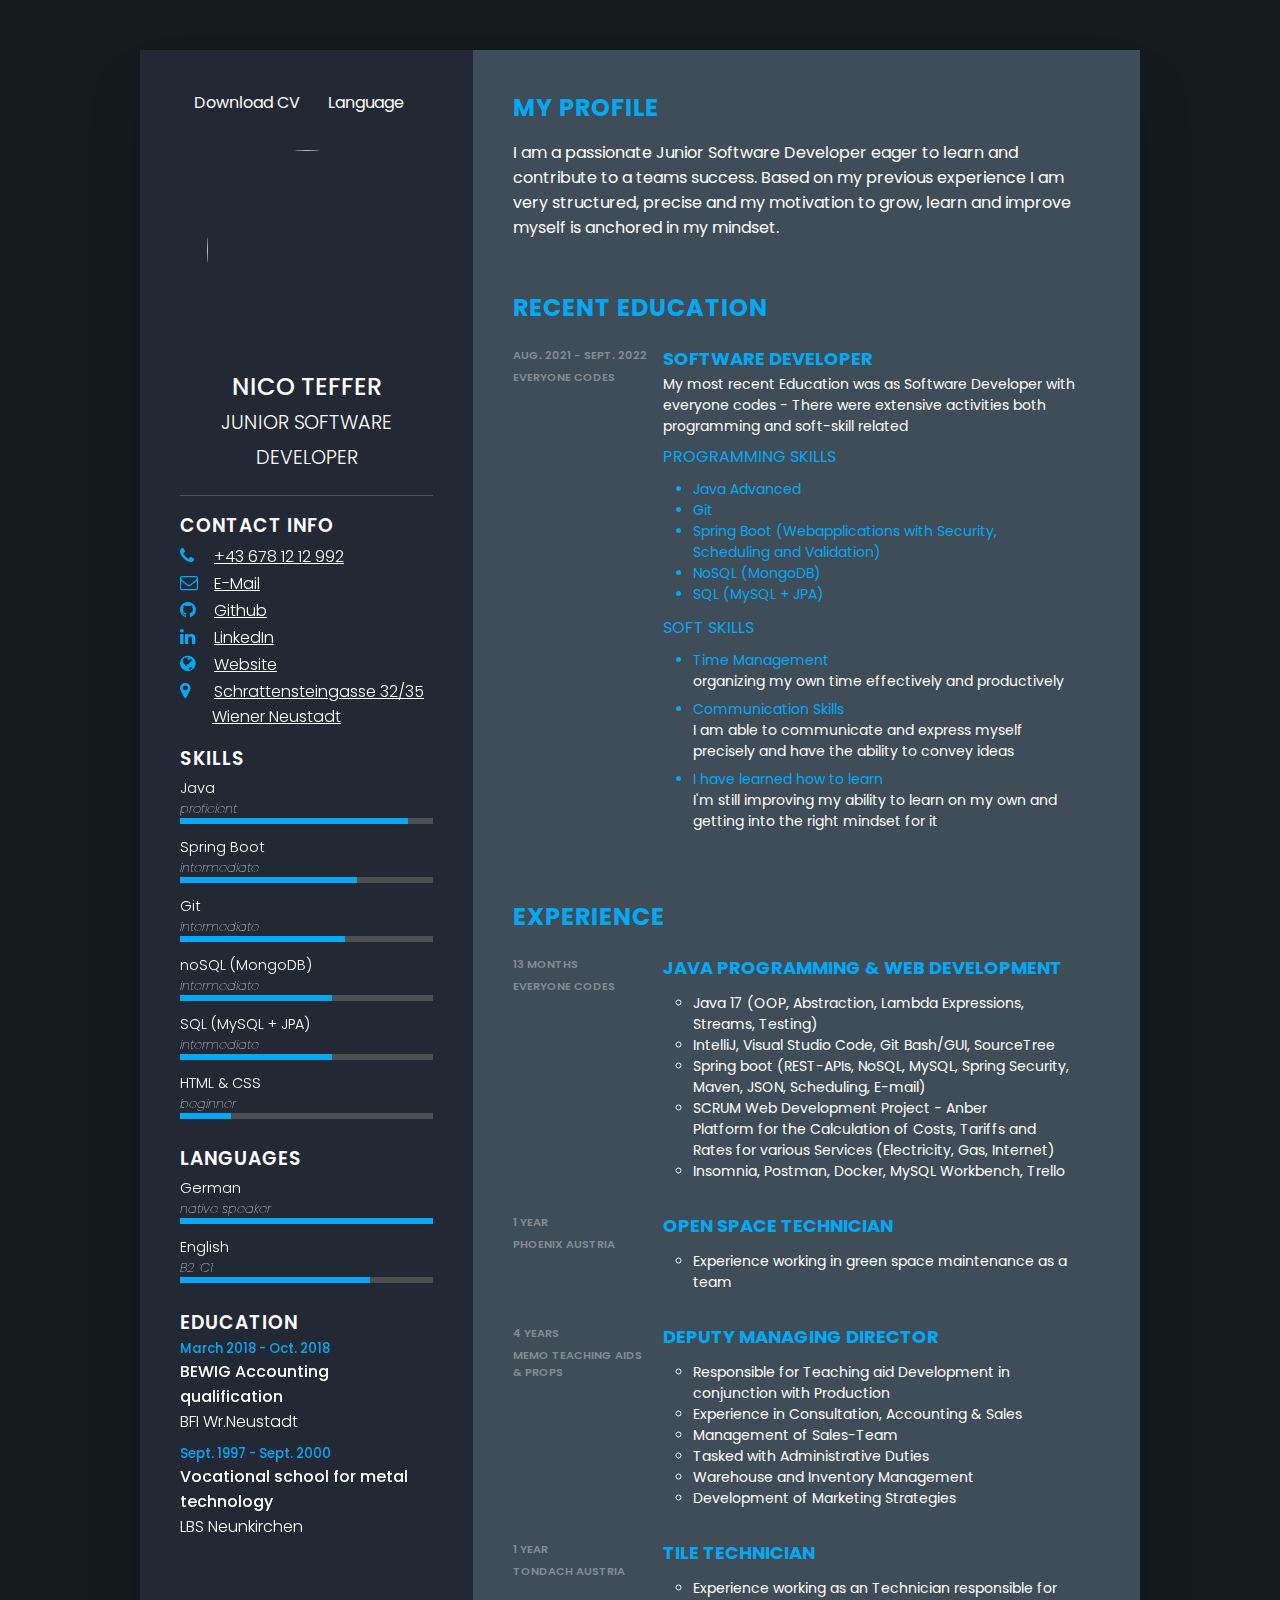
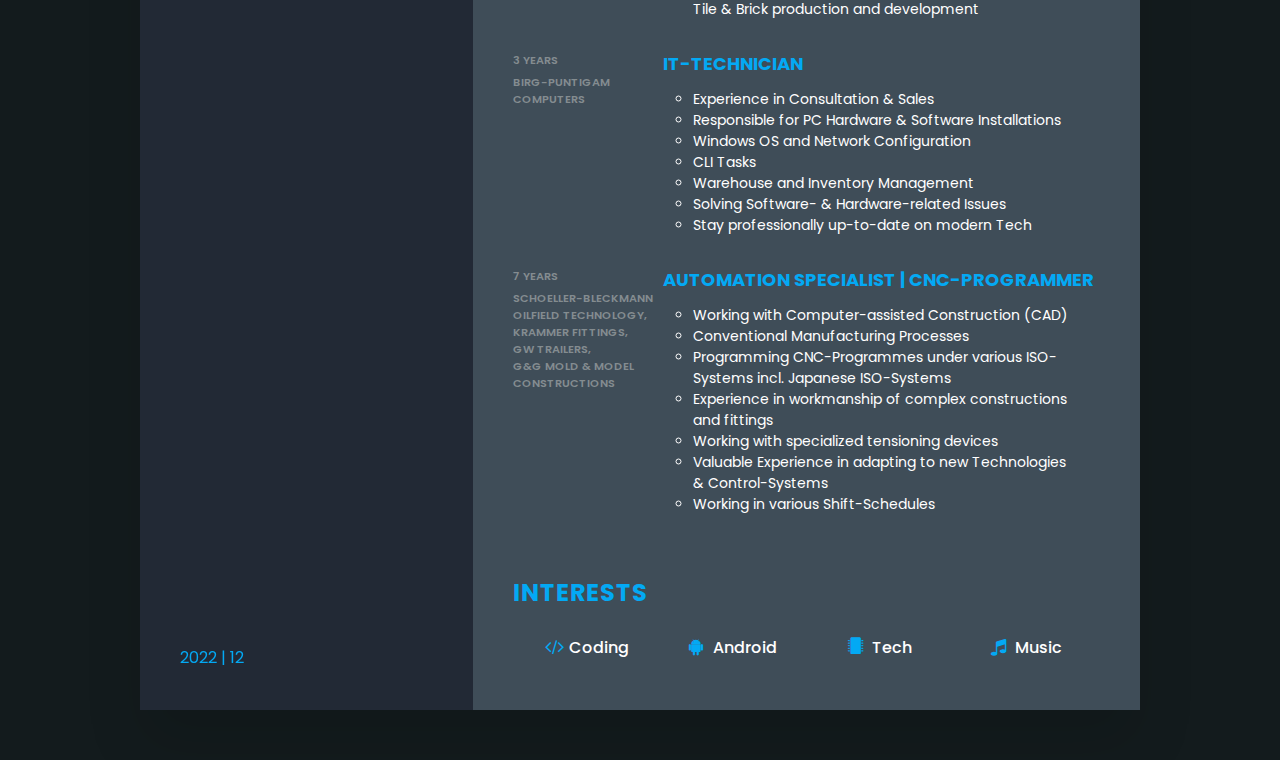
==== index.html @ 3178da33 "codes changed to reflect the new download link" ====
<!DOCTYPE html>
<html>
    <head>
        <meta name ="viewport" content="width=device-width, initial-scale=1.0">
        <title>CV - Nico Teffer</title>
        <link rel="stylesheet" href="https://cdnjs.cloudflare.com/ajax/libs/font-awesome/4.7.0/css/font-awesome.css" integrity="sha512-5A8nwdMOWrSz20fDsjczgUidUBR8liPYU+WymTZP1lmY9G6Oc7HlZv156XqnsgNUzTyMefFTcsFH/tnJE/+xBg==" crossorigin="anonymous" referrerpolicy="no-referrer" />
        <link rel="stylesheet" type="text/css" href="style.css">
        </head>
        <body>
            <div class="container">
                <div class="left_side">
                   <nav>
                    <ul>
                        <li><a href="https://github.com/NicoTeffer/cv/raw/master/HTMLCV%20-%20Nico%20Teffer.pdf">Download CV</a></li>
                        <li><a href="#">Language</a>
                            <ul>
                                <li><a href="german.html">German</a></li>
                                <li><a href="index.html">English</a></li>
                            </ul>
                        </li>
                    </ul>
                   </nav>
                    <div class="profileText">
                        <div class="imgBx">
                            <img src="img5.jpg">
                        </div>
                        <h2>Nico Teffer<br><span>Junior Software Developer</span></h2>
                    </div> 
                   <div class="contactInfo">
                    <h3 class="title">Contact Info</h3>
                    <ul>
                        <li>
                            <span class="icon"><i class="fa fa-phone" aria-hidden="true"></i></span>
                            <span class="text"><a href="tel:+436781212992" class="nav-link">+43 678 12 12 992</a></span>
                        </li>
                        <li>
                            <span class="icon"><i class="fa fa-envelope-o" aria-hidden="true"></i></span>
                            <span class="text"><a href="mailto:n.teffer@gmail.com?subject=&cc=&bcc=&body=" class="nav-link">E-Mail</a></span>
                        </li>
                        <li>
                            <span class="icon"><i class="fa fa-github" aria-hidden="true"></i></span>
                            <span class="text"><a href="https://github.com/NicoTeffer" class="nav-link">Github</a></span>
                        </li>
                        <li>
                            <span class="icon"><i class="fa fa-linkedin" aria-hidden="true"></i></span>
                            <span class="text"><a href="https://www.linkedin.com/in/nicoteffer/" class="nav-link">LinkedIn</a></span>
                        </li>
                        <li>
                            <span class="icon"><i class="fa fa-globe" aria-hidden="true"></i></span>
                            <span class="text"><a href="https://nicoteffer.github.io/HTML" class="nav-link">Website</a></span>
                        </li>
                        <li>
                            <span class="icon"><i class="fa fa-map-marker" aria-hidden="true"></i></span>
                            <span class="text"><a href="https://goo.gl/maps/dQCQcaWsuZi6ak7A8" class="nav-link">Schrattensteingasse 32/35</a></span>
                            <br>
                            <span class="city"><a href="https://goo.gl/maps/dQCQcaWsuZi6ak7A8" class="nav-link">Wiener Neustadt</a></span>
                        </li>
                    </ul>
                   </div>
                   <div class="contactInfo skills">
                    <h3 class="title">Skills</h3>
                    <ul>
                     <li>
                        <span class="text">Java</span>
                        <div>proficient</div>
                        <span class="percent">

                            <div style="width: 90%"></div>
                        </span>
                     </li>
                     <li>
                        <span class="text">Spring Boot</span>
                        <div>intermediate</div>
                        <span class="percent">
                            <div style="width: 70%"></div>
                        </span>
                     </li>
                     <li>
                        <span class="text">Git</span>
                        <div>intermediate</div>
                        <span class="percent">
                            <div style="width: 65%"></div>
                        </span>
                     </li>
                     <li>
                        <span class="text">noSQL (MongoDB)</span>
                        <div>intermediate</div>
                        <span class="percent">
                            <div style="width: 60%"></div>
                        </span>
                     </li>
                     <li>
                        <span class="text">SQL (MySQL + JPA)</span>
                        <div>intermediate</div>
                        <span class="percent">
                            <div style="width: 60%"></div>
                        </span>
                        </li>
                        <li>
                            <span class="text">HTML & CSS</span>
                            <div>beginner</div>
                            <span class="percent">
                                <div style="width: 20%"></div>
                            </span>
                            </li>
                    </ul>
                    </div>
                    <div class="contactInfo skills">
                        <h3 class="title">Languages</h3>
                        <ul>
                         <li>
                            <span class="text">German</span>
                            <div>native speaker</div>
                            <span class="percent">
    
                                <div style="width: 100%"></div>
                            </span>
                         </li>
                         <li>
                            <span class="text">English</span>
                            <div>B2-C1</div>
                            <span class="percent">
                                <div style="width: 75%"></div>
                            </span>
                         </li>
                        
                        </ul>
                        </div>
                    <div class="contactInfo education">
                        <h3 class="title">Education</h3>
                        <ul>
                         <li>
                            <h5>March 2018 - Oct. 2018</h5>
                            <h4>BEWIG Accounting qualification</h4>
                            <h4>BFI Wr.Neustadt</h4>
                         </li>
                         <li>
                            <h5>Sept. 1997 - Sept. 2000</h5>
                            <h4>Vocational school for metal technology</h4>
                            <h4>LBS Neunkirchen</h4>
                         </li>
                        </ul>
                    </div>

                    <div class="last-edit">
                       <p>2022 | 12</p>
                    </div>

                </div>
                <div class="right_side">
                    <div class="about">
                        <h2 class="title2">My Profile</h2>
                        <p>I am a passionate Junior Software Developer eager to learn and contribute to a teams success. Based on my previous experience I am very structured, precise and my motivation to grow, learn and improve myself is anchored in my mindset.</p>
                    </div>
                    <div class="about">
                        <h2 class="title2">Recent Education</h2>
                        <div class="box">
                            <div class="year_company">
                                <h5>Aug. 2021 - Sept. 2022</h5>
                                <h5>everyone codes</h5>
                                
                            </div>
                            <div class="text">
                                <h4>Software Developer</h4>
                                <p>My most recent Education was as Software Developer with everyone codes - There were extensive activities both programming and soft-skill related</p>
                                <span>Programming Skills</span>
                                <ul class="List">
                                    <li>Java Advanced</li>
                                    <li>Git</li>
                                    <li>Spring Boot (Webapplications with Security, Scheduling and Validation)</li>
                                    <li>NoSQL (MongoDB)</li>
                                    <li>SQL (MySQL + JPA)</li>
                                </ul>
                                <span>Soft Skills</span>
                                <ul class="List">
                                    <li>Time Management</li>
                                    <p>organizing my own time effectively and productively</p>
                                    <li>Communication Skills</li>
                                    <p>I am able to communicate and express myself precisely and have the ability to convey ideas</p>
                                    <li>I have learned how to learn</li>
                                    <p>I'm still improving my ability to learn on my own and getting into the right mindset for it</p>
                                </ul>
                            </div>
                        </div>              
                    </div>
                    <div class="about">
                        <h2 class="title2">Experience</h2>

                        <div class="box">
                            <div class="year_company">
                                <h5>13 Months</h5>
                                <h5>everyone codes</h5>   
                            </div>
                            <div class="text">
                                <h4>Java Programming & Web Development</h4>
                                <ul class="box-List">
                                    <li>Java 17 (OOP, Abstraction, Lambda Expressions, Streams, Testing)</li>
                                    <li>IntelliJ, Visual Studio Code, Git Bash/GUI, SourceTree</li>
                                    <li>Spring boot (REST-APIs, NoSQL, MySQL, Spring Security, Maven, JSON, Scheduling, E-mail)</li>
                                    <li>SCRUM Web Development Project - Anber<br>
                                    Platform for the Calculation of Costs, Tariffs and Rates for various Services (Electricity, Gas, Internet)</li>
                                    <li>Insomnia, Postman, Docker, MySQL Workbench, Trello</li>
                                </ul>
                            </div>
                        </div>

                        <div class="box">
                            <div class="year_company">
                                <h5>1 year</h5>
                                <h5>Phoenix Austria</h5> 
                            </div>
                            <div class="text">
                                <h4>Open Space Technician</h4>
                                <ul class="box-List">
                                    <li>Experience working in green space maintenance as a team</li>
                                </ul>
                            </div>
                        </div>

                        <div class="box">
                            <div class="year_company">
                                <h5>4 years</h5>
                                <h5>MEMO Teaching aids<br> & props</h5>
                            </div>
                            <div class="text">
                                <h4>Deputy Managing Director</h4>
                                <ul class="box-List">
                                    <li>Responsible for Teaching aid Development in conjunction with Production</li>
                                    <li>Experience in Consultation, Accounting & Sales</li>
                                    <li>Management of Sales-Team</li>
                                    <li>Tasked with Administrative Duties</li>
                                    <li>Warehouse and Inventory Management</li>
                                    <li>Development of Marketing Strategies</li>
                                </ul>
                            </div>
                        </div>
                        <div class="box">
                            <div class="year_company">
                                <h5>1 year</h5>
                                <h5>Tondach Austria</h5>
                            </div>
                            <div class="text">
                                <h4>Tile Technician</h4>
                                <ul class="box-List">
                                    <li>Experience working as an Technician responsible for Tile & Brick production and development</li>
                                </ul>
                            </div>
                        </div>
                        <div class="box">
                            <div class="year_company">
                                <h5>3 years</h5>
                                <h5>Birg-Puntigam<br> Computers</h5>
                            </div>
                            <div class="text">
                                <h4>IT-Technician</h4>
                                <ul class="box-List">
                                    <li>Experience in Consultation & Sales</li>
                                    <li>Responsible for PC Hardware & Software Installations</li>
                                    <li>Windows OS and Network Configuration</li>
                                    <li>CLI Tasks</li>
                                    <li>Warehouse and Inventory Management</li>
                                    <li>Solving Software- & Hardware-related Issues</li>
                                    <li>Stay professionally up-to-date on modern Tech</li>
                                </ul>
                            </div>
                        </div>
                        <div class="box">
                            <div class="year_company">
                                <h5>7 years</h5>
                                <h5 style="width: 150px;">Schoeller-Bleckmann Oilfield Technology,<br>
                                    Krammer Fittings,<br>
                                    GW Trailers,<br> G&G Mold & Model Constructions</h5>
                            </div>
                            <div class="text">
                                <h4>Automation Specialist | CNC-Programmer</h4>
                                <ul class="box-List">
                                    <li>Working with Computer-assisted Construction (CAD)</li>
                                    <li>Conventional Manufacturing Processes</li>
                                    <li>Programming CNC-Programmes under various ISO-Systems incl. Japanese ISO-Systems</li>
                                    <li>Experience in workmanship of complex constructions and fittings</li>
                                    <li>Working with specialized tensioning devices</li>
                                    <li>Valuable Experience in adapting to new Technologies & Control-Systems</li>
                                    <li>Working in various Shift-Schedules</li>
                                </ul>
                            </div>
                        </div>

                    </div>

                    <div class="about interest">
                        <h2 class="title2">Interests</h2> 
                        <ul>
                            <li><i class="fa fa-code" aria-hidden="true"></i> Coding</li>
                            <li><i class="fa fa-android" aria-hidden="true"></i> Android</li>
                            <li><i class="fa fa-microchip" aria-hidden="true"></i> Tech</li>
                            <li><i class="fa fa-music" aria-hidden="true"></i> Music</li>
                        </ul>
                    </div>

                </div>
            </div>
        </body>
</html>
---- style.css ----
@import url("https://fonts.googleapis.com/css?family=Poppins:200,300,400,500,600,700,800,900&display=swap");
* {
  margin: 0;
  padding: 0;
  box-sizing: border-box;
  font-family: "Poppins", sans-serif;
}
body {
  background: rgb(19, 27, 29);
  display: flex;
  justify-content: center;
  align-items: center;
  min-height: 100vh;
}
.container {
  position: relative;
  width: 100%;
  max-width: 1000px;
  min-height: 1000px;
  background: #fff;
  margin: 50px;
  display: grid;
  grid-template-columns: 1fr 2fr;
  box-shadow: 0 35px 55px rgba(0, 0, 0, 0.1);
}
.container .left_side {
  position: relative;
  background: hsl(218, 22%, 17%);
  padding: 40px;
}
.profileText {
  display: flex;
  position: relative;
  flex-direction: column;
  align-items: center;
  padding-bottom: 20px;
  border-bottom: 1px solid rgba(255, 255, 255, 0.2);
}
.profileText .imgBx {
  position: sticky;
  inset-inline-start: 1em;
  width: 200px;
  height: 200px;
  border-radius: 50%;
  overflow: hidden;
}
.profileText .imgBx img {
  position: absolute;
  top: 0;
  left: 0;
  width: 110%;
  height: 120%;
  object-fit: cover;
}
.profileText h2 {
  color: #fff;
  font-size: 1.5em;
  margin-top: 20px;
  text-transform: uppercase;
  text-align: center;
  font-weight: 500;
  line-height: 1.4em;
}
.profileText h2 span {
  font-size: 0.8em;
  font-weight: 300;
}

.city {
  margin-inline-start: 2em;
}

.contactInfo {
  padding-top: 10px;
}
.title {
  color: #fff;
  text-transform: uppercase;
  font-weight: 600;
  letter-spacing: 1px;
  margin-top: 5px;
  margin-bottom: 2px;
}
.contactInfo ul {
  position: relative;
}
.contactInfo ul li {
  position: relative;
  list-style: none;
  max-width: 10px 0;
}
.contactInfo ul li .icon {
  display: inline-block;
  width: 30px;
  font-size: 18px;
  color: #03a9f4;
}

.contactInfo ul li span {
  color: #fff;
  font-weight: 300;
}
.contactInfo ul li span a.nav-link:link {
  color: #fff;
  font-weight: 300;
}
.contactInfo ul li span a.nav-link:visited {
  color: #03a9f4;
  font-weight: 300;
}

.contactInfo.education li {
  margin-bottom: 10px;
}
.contactInfo.education h5 {
  color: #03a9f4;
  font-weight: 500;
}
.contactInfo.education h4:nth-child(2) {
  color: #fff;
  font-weight: 500;
}
.contactInfo.education h4 {
  color: #fff;
  font-weight: 300;
}
.contactInfo.skills .text {
  font-size: 0.9rem;
}
.contactInfo.skills .percent {
  position: relative;
  width: 100%;
  height: 6px;
  background: #4c5052;
  display: block;
  margin-bottom: 10px;
}
.contactInfo.skills .percent div {
  position: absolute;
  top: 0;
  left: 0;
  height: 100%;
  background: #03a9f4;
}
.contactInfo.skills ul li div {
  font-size: 0.8rem;
  color: #fff;
  font-weight: 100;
  font-style: italic;
}

.last-edit p{
  position: absolute;
  bottom: 40px;
  left: 40px;
  font-size: 1rem;
  color: rgb(3, 169, 244);
  font-family: "Poppins", sans-serif;
}
.container .right_side {
  position: relative;
  background: rgb(63, 77, 88);
  padding: 40px;
}
.about {
  margin-bottom: 50px;
}
.about:last-child {
  margin-bottom: 0;
}
.title2 {
  color: rgb(3, 169, 244);
  text-transform: uppercase;
  letter-spacing: 1px;
  margin-bottom: 15px;
}
p {
  color: #fff;
}
.about .box {
  display: flex;
  flex-direction: row;
  margin: 20px 0;
}
.about .box .year_company {
  min-width: 150px;
  margin-bottom: 5px;
  margin-top: 0.1em;
}
.about .box .year_company h5 {
  text-transform: uppercase;
  font-size: 0.7rem;
  color: #848c90;
  margin-bottom: 5px;
  font-weight: 600;
}
.about .box .text h4 {
  text-transform: uppercase;
  color: rgb(3, 169, 244);
  font-size: 18px;
  padding-bottom: 2px;
}
.about .box .text p {
  padding-bottom: 7px;
  font-size: 14px;
}
.about .box .text span {
  text-transform: uppercase;
  color: rgb(3, 169, 244);
  font-size: 16px;
}
.about .box .text ul {
  font-size: 14px;
  padding: 10px 30px;
  color: rgb(3, 169, 244);
}
.about .box .text ul p {
  font-size: 14px;
  font-weight: 400;
  color: #ffffff;
}

.skills .box {
  position: relative;
  width: 100%;
  display: grid;
  grid-template-columns: 150px 1fr;
  justify-content: center;
  align-items: center;
}
.skills .box h4 {
  text-transform: uppercase;
  color: #848c99;
  font-weight: 500;
}
.skills .box .percent {
  position: relative;
  width: 100%;
  height: 10px;
  background: #f0f0f0;
}
.skills .box .percent div {
  position: absolute;
  top: 0;
  left: 0;
  height: 100%;
  background: rgb(128, 122, 171);
}
.interest ul {
  display: grid;
  grid-template-columns: repeat(4, 1fr);
  justify-items: center;
}
.interest ul li {
  list-style: none;
  color: #fff;
  font-weight: 500;
  margin: 10px 0;
}
.interest ul li .fa {
  color: #03a9f4;
  font-size: 18px;
  width: 20px;
}

.box-List {
  color: white !important;
  list-style-type: circle;
}

nav {
  width: 100%;
  height: 40px;
  margin-block-end: 20px;
}

nav ul {
  float: left;
}

nav ul li {
  float: left;
  list-style: none;
  position: relative;
}

nav ul li a {
  font-family: poppins;
  color: white;
  padding: 10px 14px;
  text-decoration: none;
}

nav ul li ul {
  z-index: 10;
  display: none;
  position: absolute;
  background-color: rgb(63, 77, 88);
  padding: 6px;
  border-radius: 0px 0px 4px 4px;
}

nav ul li ul li {
  width: 100px;
}

nav ul li ul li a {
  padding: 1px 17px;
}

nav ul li ul li a:hover {
  background-color: #03a9f4;
}

nav ul li:hover ul {
  display: block;
}

@media (max-width: 1000px) {
  .container {
    margin: 10px;
    grid-template-columns: repeat(1, 1fr);
  }
  .interest ul {
    grid-template-columns: repeat(2, 1 fr);
  }
}
@media (max-width: 600px) {
  .about .box {
    flex-direction: column;
  }
  .about .box .year_company {
    margin-bottom: 5px;
    margin-top: 0.1em;
  }
  .interest ul {
    grid-template-columns: repeat(1, 1 fr);
  }
  .skills .box {
    grid-template-columns: repeat(1, 1fr);
  }
}

/* Media Queries for print-media */
@media print {
  * {
    margin: 0;
    padding: 0;
    box-sizing: border-box;
    font-family: "Poppins", sans-serif;
  }
  body {
    background: #fff;
    display: flex;
    justify-content: center;
    align-items: center;
    min-height: 100vh;
  }
  .container {
    position: relative;
    width: 100%;
    max-width: 1000px;
    min-height: 1000px;
    background: #fff;
    margin: 0px;
    display: grid;
    grid-template-columns: 1fr 2fr;
    box-shadow: 0 35px 55px rgba(0, 0, 0, 0.1);
  }
  .container .left_side {
    position: relative;
    background: hsl(218, 22%, 17%);
    padding: 40px;
  }
  .profileText {
    display: flex;
    position: relative;
    flex-direction: column;
    align-items: center;
    padding-bottom: 20px;
    border-bottom: 1px solid rgba(255, 255, 255, 0.2);
  }
  .profileText .imgBx {
    position: sticky;
    inset-inline-start: 1em;
    width: 200px;
    height: 200px;
    border-radius: 50%;
    overflow: hidden;
  }
  .profileText .imgBx img {
    position: absolute;
    top: 0;
    left: 0;
    width: 110%;
    height: 120%;
    object-fit: cover;
  }
  .profileText h2 {
    color: #fff;
    font-size: 1.5em;
    margin-top: 20px;
    text-transform: uppercase;
    text-align: center;
    font-weight: 500;
    line-height: 1.4em;
  }
  .profileText h2 span {
    font-size: 0.8em;
    font-weight: 300;
  }
  
  .city {
    margin-inline-start: 2em;
  }
  
  .contactInfo {
    padding-top: 10px;
  }
  .title {
    color: #fff;
    text-transform: uppercase;
    font-weight: 600;
    letter-spacing: 1px;
    margin-top: 5px;
    margin-bottom: 2px;
  }
  .contactInfo ul {
    position: relative;
  }
  .contactInfo ul li {
    position: relative;
    list-style: none;
    max-width: 10px 0;
  }
  .contactInfo ul li .icon {
    display: inline-block;
    width: 30px;
    font-size: 18px;
    color: #03a9f4;
  }
  
  .contactInfo ul li span {
    color: #fff;
    font-weight: 300;
  }
  .contactInfo ul li span a.nav-link:link {
    color: #fff;
    font-weight: 300;
  }
  .contactInfo ul li span a.nav-link:visited {
    color: #03a9f4;
    font-weight: 300;
  }
  
  .contactInfo.education li {
    margin-bottom: 10px;
  }
  .contactInfo.education h5 {
    color: #03a9f4;
    font-weight: 500;
  }
  .contactInfo.education h4:nth-child(2) {
    color: #fff;
    font-weight: 500;
  }
  .contactInfo.education h4 {
    color: #fff;
    font-weight: 300;
  }
  .contactInfo.skills .text {
    font-size: 0.9rem;
  }
  .contactInfo.skills .percent {
    position: relative;
    width: 100%;
    height: 6px;
    background: #4c5052;
    display: block;
    margin-bottom: 10px;
  }
  .contactInfo.skills .percent div {
    position: absolute;
    top: 0;
    left: 0;
    height: 100%;
    background: #03a9f4;
  }
  .contactInfo.skills ul li div {
    font-size: 0.8rem;
    color: #fff;
    font-weight: 100;
    font-style: italic;
  }
  
  .last-edit p{
    position: absolute;
    bottom: 40px;
    left: 40px;
    font-size: 1rem;
    color: rgb(3, 169, 244);
    font-family: "Poppins", sans-serif;
  }
  .container .right_side {
    position: relative;
    background: rgb(63, 77, 88);
    padding: 40px;
  }
  .about {
    margin-bottom: 50px;
  }
  .about:last-child {
    margin-bottom: 0;
  }
  .title2 {
    color: rgb(3, 169, 244);
    text-transform: uppercase;
    letter-spacing: 1px;
    margin-bottom: 15px;
  }
  p {
    color: #fff;
  }
  .about .box {
    display: flex;
    flex-direction: row;
    margin: 20px 0;
  }
  .about .box .year_company {
    min-width: 150px;
    margin-bottom: 5px;
    margin-top: 0.1em;
  }
  .about .box .year_company h5 {
    text-transform: uppercase;
    font-size: 0.7rem;
    color: #848c90;
    margin-bottom: 5px;
    font-weight: 600;
  }
  .about .box .text h4 {
    text-transform: uppercase;
    color: rgb(3, 169, 244);
    font-size: 18px;
    padding-bottom: 2px;
  }
  .about .box .text p {
    padding-bottom: 7px;
    font-size: 14px;
  }
  .about .box .text span {
    text-transform: uppercase;
    color: rgb(3, 169, 244);
    font-size: 16px;
  }
  .about .box .text ul {
    font-size: 14px;
    padding: 10px 30px;
    color: rgb(3, 169, 244);
  }
  .about .box .text ul p {
    font-size: 14px;
    font-weight: 400;
    color: #ffffff;
  }
  
  .skills .box {
    position: relative;
    width: 100%;
    display: grid;
    grid-template-columns: 150px 1fr;
    justify-content: center;
    align-items: center;
  }
  .skills .box h4 {
    text-transform: uppercase;
    color: #848c99;
    font-weight: 500;
  }
  .skills .box .percent {
    position: relative;
    width: 100%;
    height: 10px;
    background: #f0f0f0;
  }
  .skills .box .percent div {
    position: absolute;
    top: 0;
    left: 0;
    height: 100%;
    background: rgb(128, 122, 171);
  }
  .interest ul {
    display: grid;
    grid-template-columns: repeat(4, 1fr);
    justify-items: center;
  }
  .interest ul li {
    list-style: none;
    color: #fff;
    font-weight: 500;
    margin: 10px 0;
  }
  .interest ul li .fa {
    color: #03a9f4;
    font-size: 18px;
    width: 20px;
  }
  
  .box-List {
    color: white !important;
    list-style-type: circle;
  }
  
  nav {
    display: none;
  }
}
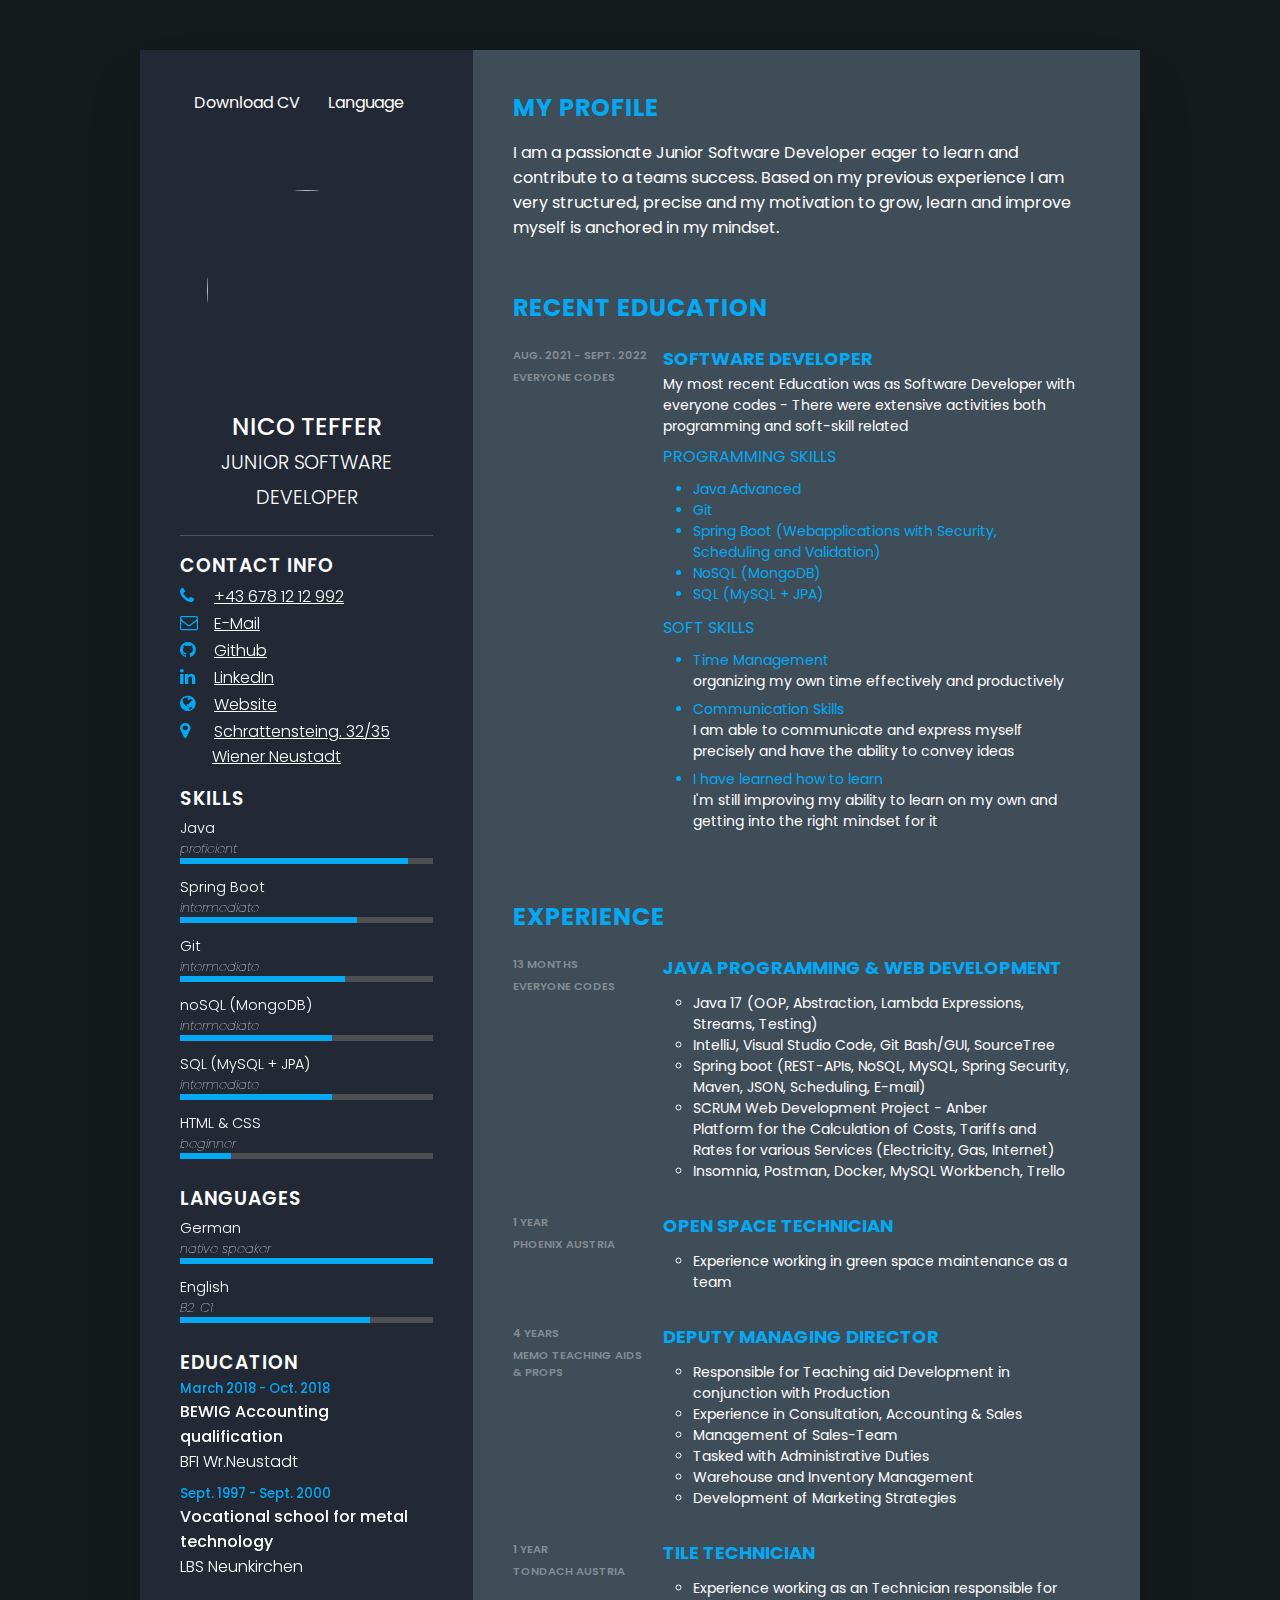
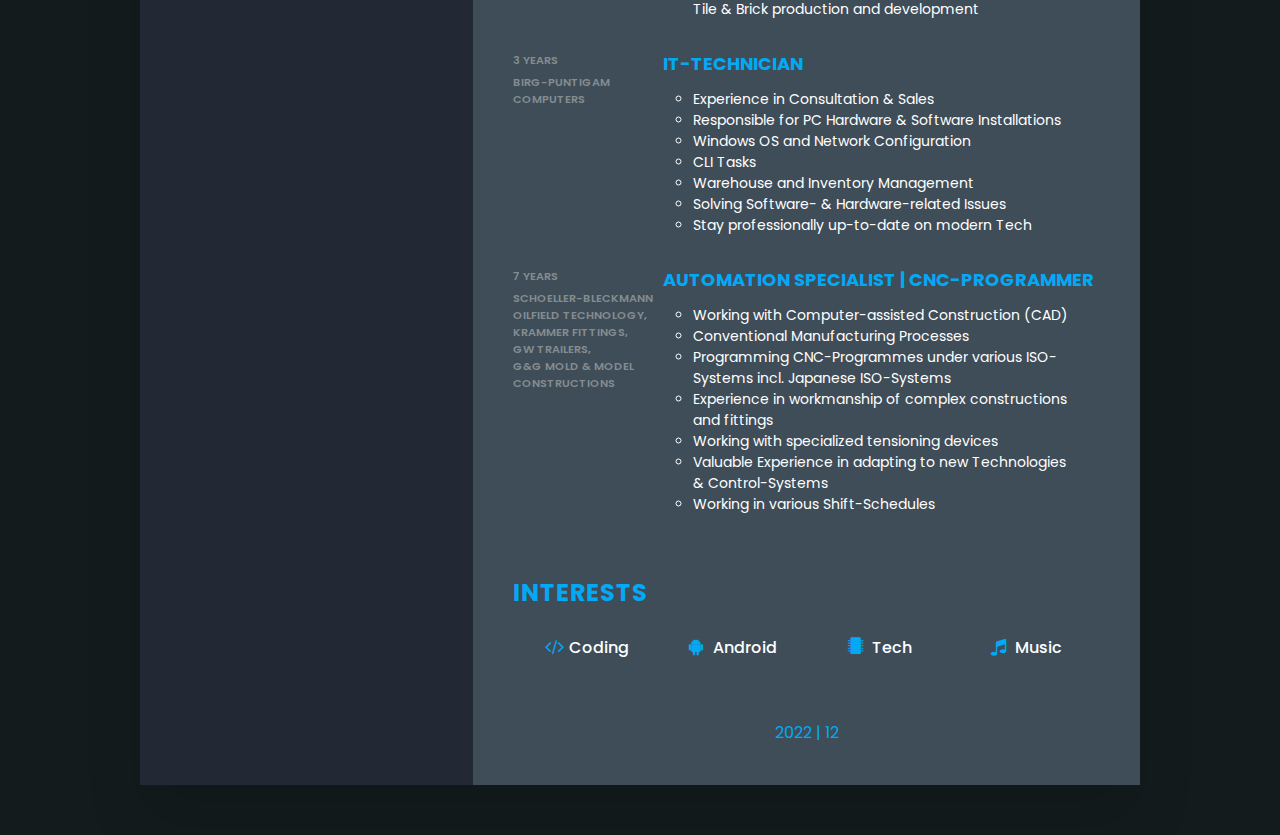
==== commit 1149a1e1: "some changes to the address line in all versions" ====
--- a/index.html
+++ b/index.html
@@ -51,7 +51,7 @@
                         </li>
                         <li>
                             <span class="icon"><i class="fa fa-map-marker" aria-hidden="true"></i></span>
-                            <span class="text"><a href="https://goo.gl/maps/dQCQcaWsuZi6ak7A8" class="nav-link">Schrattensteingasse 32/35</a></span>
+                            <span class="text"><a href="https://goo.gl/maps/dQCQcaWsuZi6ak7A8" class="nav-link">Schrattensteing. 32/35</a></span>
                             <br>
                             <span class="city"><a href="https://goo.gl/maps/dQCQcaWsuZi6ak7A8" class="nav-link">Wiener Neustadt</a></span>
                         </li>
@@ -142,10 +142,6 @@
                         </ul>
                     </div>
 
-                    <div class="last-edit">
-                       <p>2022 | 12</p>
-                    </div>
-
                 </div>
                 <div class="right_side">
                     <div class="about">
@@ -297,6 +293,10 @@
                         </ul>
                     </div>
 
+                    <div class="last-edit">
+                        <p>2022 | 12</p>
+                    </div>
+                    
                 </div>
             </div>
         </body>
--- a/style.css
+++ b/style.css
@@ -87,7 +87,6 @@
 .contactInfo ul li {
   position: relative;
   list-style: none;
-  max-width: 10px 0;
 }
 .contactInfo ul li .icon {
   display: inline-block;
@@ -99,14 +98,17 @@
 .contactInfo ul li span {
   color: #fff;
   font-weight: 300;
+  font-size: medium;
 }
 .contactInfo ul li span a.nav-link:link {
   color: #fff;
   font-weight: 300;
+  font-size: medium;
 }
 .contactInfo ul li span a.nav-link:visited {
   color: #03a9f4;
   font-weight: 300;
+  font-size: medium;
 }
 
 .contactInfo.education li {
@@ -150,12 +152,15 @@
 }
 
 .last-edit p{
-  position: absolute;
-  bottom: 40px;
-  left: 40px;
+  display: flex;
   font-size: 1rem;
   color: rgb(3, 169, 244);
   font-family: "Poppins", sans-serif;
+  flex-direction: row;
+  flex-wrap: wrap;
+  align-content: center;
+  justify-content: center;
+  align-items: center;
 }
 .container .right_side {
   position: relative;
@@ -271,7 +276,7 @@
 nav {
   width: 100%;
   height: 40px;
-  margin-block-end: 20px;
+  margin-block-end: 60px;
 }
 
 nav ul {
@@ -324,6 +329,26 @@
   .interest ul {
     grid-template-columns: repeat(2, 1 fr);
   }
+  .last-edit p{
+    display: flex;
+    position: inherit;
+    font-size: 1rem;
+    color: rgb(3, 169, 244);
+    font-family: "Poppins", sans-serif;
+    flex-direction: row;
+    flex-wrap: wrap;
+    align-content: center;
+    justify-content: center;
+  }
+  nav ul {
+    display: grid;
+  }
+  nav ul li {
+    float: left;
+    list-style: none;
+    position: relative;
+    padding: 5px;
+  }
 }
 @media (max-width: 600px) {
   .about .box {
@@ -333,11 +358,43 @@
     margin-bottom: 5px;
     margin-top: 0.1em;
   }
-  .interest ul {
-    grid-template-columns: repeat(1, 1 fr);
-  }
   .skills .box {
     grid-template-columns: repeat(1, 1fr);
+  }
+  nav {
+    display: flex;
+    flex-direction: row;
+    flex-wrap: wrap;
+    align-content: center;
+    justify-content: flex-start;
+    align-items: flex-start;
+    margin-block-end: 60px;
+  }
+  nav ul li {
+    float: left;
+    list-style: none;
+    position: relative;
+    padding: 5px;
+  }
+  .interest ul {
+    display: flex;
+    justify-items: center;
+    align-content: center;
+    justify-content: center;
+    align-items: center;
+    flex-direction: column;
+    flex-wrap: wrap;
+  }
+  .interest ul li {
+    list-style: none;
+    color: #fff;
+    font-weight: 100;
+    margin: 5px 0;
+  }
+  .interest ul li .fa {
+    color: #03a9f4;
+    font-size: 18px;
+    width: 20px;
   }
 }
 
@@ -370,7 +427,7 @@
   .container .left_side {
     position: relative;
     background: hsl(218, 22%, 17%);
-    padding: 40px;
+    padding: 26px;
   }
   .profileText {
     display: flex;
@@ -431,7 +488,6 @@
   .contactInfo ul li {
     position: relative;
     list-style: none;
-    max-width: 10px 0;
   }
   .contactInfo ul li .icon {
     display: inline-block;
@@ -447,10 +503,12 @@
   .contactInfo ul li span a.nav-link:link {
     color: #fff;
     font-weight: 300;
+    font-size: medium;
   }
   .contactInfo ul li span a.nav-link:visited {
     color: #03a9f4;
     font-weight: 300;
+    font-size: medium;
   }
   
   .contactInfo.education li {
@@ -615,4 +673,6 @@
   nav {
     display: none;
   }
+
+  
 }